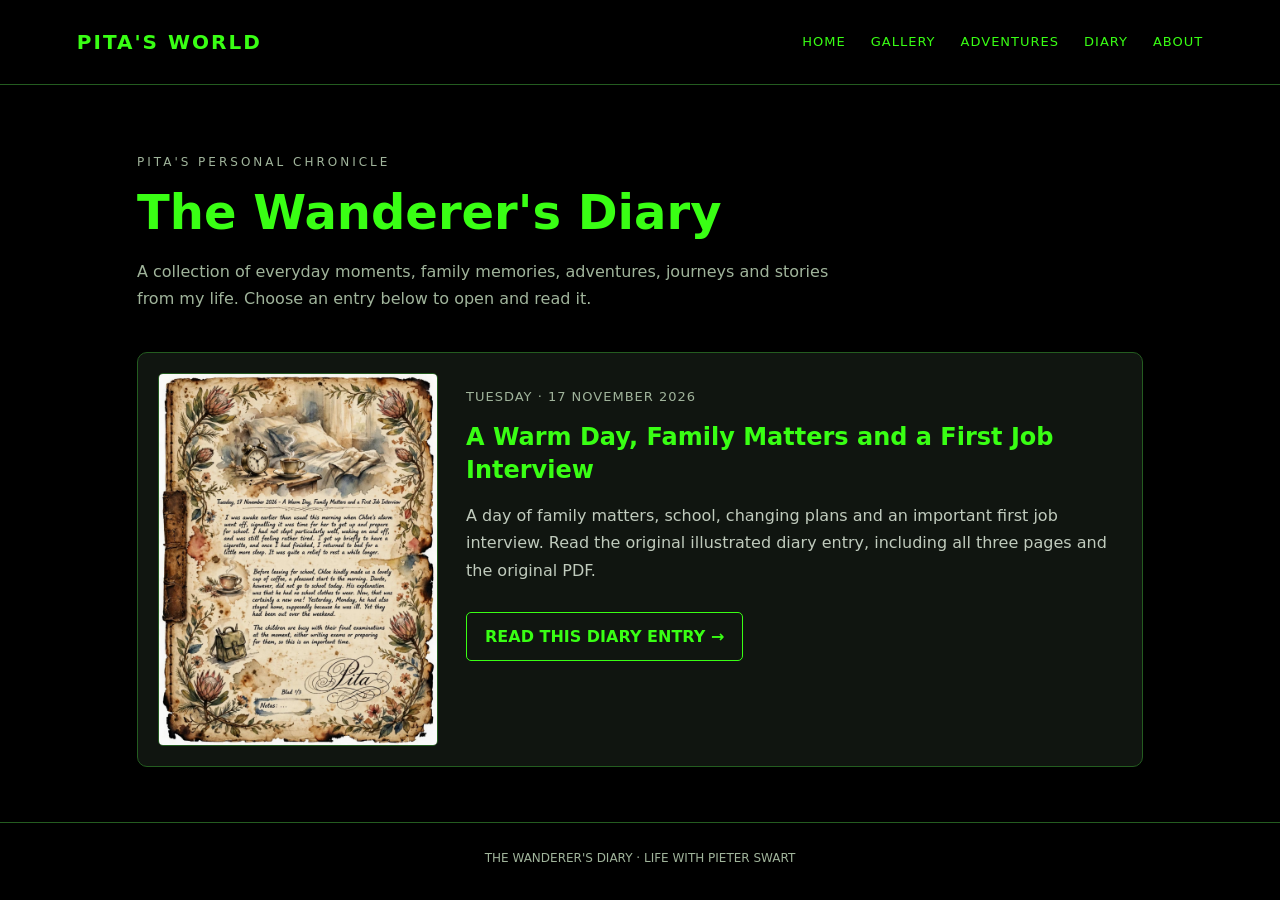
==== diary/index.html @ 0fb0ee4e "Create diary archive and entry listing" ====
<!DOCTYPE html>
<html lang="en">
<head>
<meta charset="UTF-8">
<meta name="viewport" content="width=device-width, initial-scale=1.0">
<title>The Wanderer's Diary | Life With Pieter Swart</title>

<style>
:root {
    --black: #000000;
    --green: #39ff14;
    --muted: #a0b49b;
    --panel: #101510;
    --border: #245c20;
}

* {
    box-sizing: border-box;
}

body {
    margin: 0;
    background: var(--black);
    color: var(--green);
    font-family: "DejaVu Sans", Arial, sans-serif;
    line-height: 1.7;
}

header {
    padding: 25px 6%;
    border-bottom: 1px solid var(--border);
    display: flex;
    justify-content: space-between;
    align-items: center;
    flex-wrap: wrap;
    gap: 15px;
}

header a {
    color: var(--green);
    text-decoration: none;
}

.brand {
    font-size: 20px;
    font-weight: bold;
    letter-spacing: 2px;
}

nav {
    display: flex;
    gap: 25px;
    flex-wrap: wrap;
}

nav a {
    font-size: 13px;
    letter-spacing: 1px;
}

nav a:hover, .entry-link:hover {
    color: white;
}

main {
    max-width: 1050px;
    margin: auto;
    padding: 55px 22px;
}

.eyebrow {
    color: var(--muted);
    letter-spacing: 3px;
    font-size: 12px;
    text-transform: uppercase;
}

h1 {
    font-size: clamp(30px, 5vw, 48px);
    line-height: 1.2;
    margin: 10px 0;
}

.intro {
    color: var(--muted);
    max-width: 700px;
    margin-bottom: 40px;
}

.entry {
    display: grid;
    grid-template-columns: minmax(180px, 280px) 1fr;
    gap: 28px;
    background: var(--panel);
    border: 1px solid var(--border);
    border-radius: 10px;
    padding: 20px;
    margin-top: 25px;
}

.entry img {
    width: 100%;
    height: auto;
    display: block;
    border: 1px solid var(--border);
    border-radius: 5px;
}

.date {
    color: var(--muted);
    font-size: 13px;
    letter-spacing: 1px;
}

h2 {
    color: var(--green);
    margin: 8px 0;
    line-height: 1.35;
}

.description {
    color: #c0cbbd;
}

.entry-link {
    display: inline-block;
    margin-top: 12px;
    padding: 10px 18px;
    border: 1px solid var(--green);
    border-radius: 5px;
    color: var(--green);
    text-decoration: none;
    font-weight: bold;
}

footer {
    border-top: 1px solid var(--border);
    text-align: center;
    padding: 25px;
    color: var(--muted);
    font-size: 12px;
}

@media(max-width: 650px) {
    .entry {
        grid-template-columns: 1fr;
    }

    .entry img {
        max-width: 350px;
    }
}
</style>
</head>

<body>

<header>
    <a class="brand" href="../index.html">PITA'S WORLD</a>
    <nav>
        <a href="../index.html">HOME</a>
        <a href="../index.html#gallery">GALLERY</a>
        <a href="../index.html#adventures">ADVENTURES</a>
        <a href="./">DIARY</a>
        <a href="../index.html#about">ABOUT</a>
    </nav>
</header>

<main>
    <p class="eyebrow">Pita's Personal Chronicle</p>
    <h1>The Wanderer's Diary</h1>

    <p class="intro">
        A collection of everyday moments, family memories, adventures,
        journeys and stories from my life. Choose an entry below to
        open and read it.
    </p>

    <section class="entry">
        <div>
            <a href="entry-001/">
                <img src="entry-001/page-1.png"
                     alt="First page of the illustrated diary dated 17 November 2026">
            </a>
        </div>

        <div>
            <p class="date">TUESDAY · 17 NOVEMBER 2026</p>

            <h2>A Warm Day, Family Matters and a First Job Interview</h2>

            <p class="description">
                A day of family matters, school, changing plans and
                an important first job interview. Read the original
                illustrated diary entry, including all three pages
                and the original PDF.
            </p>

            <a class="entry-link" href="entry-001/">
                READ THIS DIARY ENTRY →
            </a>
        </div>
    </section>

</main>

<footer>
    THE WANDERER'S DIARY · LIFE WITH PIETER SWART
</footer>

</body>
</html>
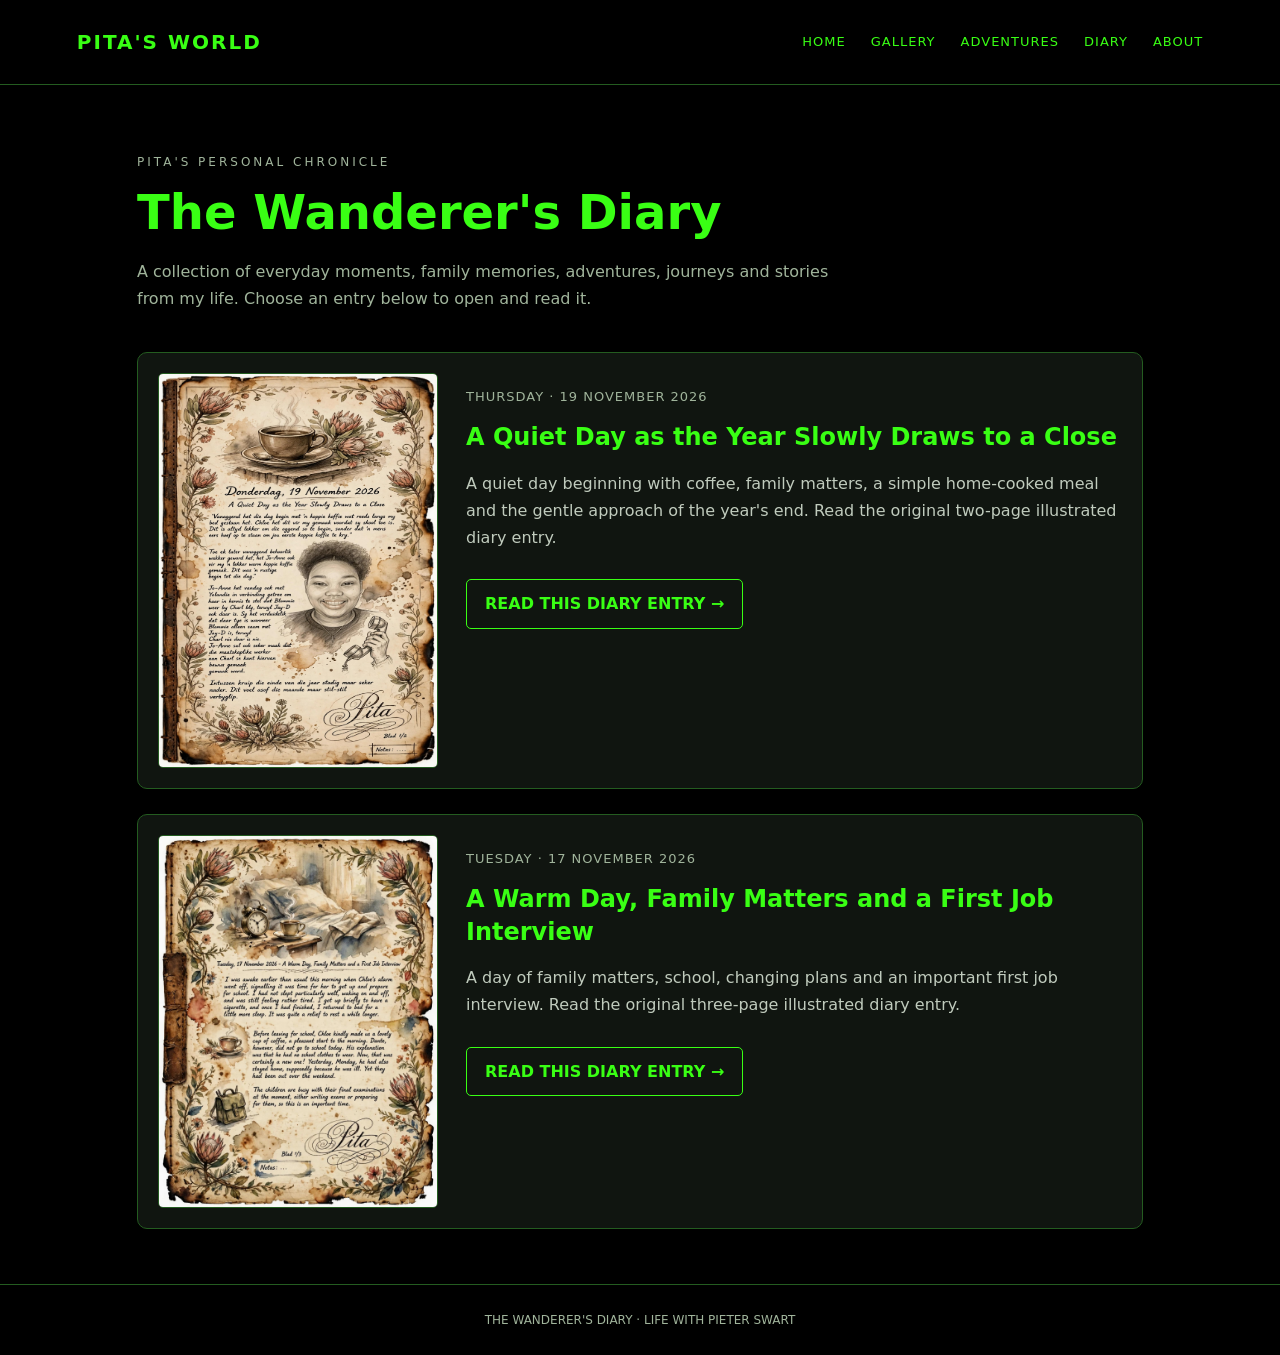
==== commit b14cb384: "Add 19 November 2026 diary entry" ====
--- a/diary/index.html
+++ b/diary/index.html
@@ -1,212 +1,10 @@
 <!DOCTYPE html>
-<html lang="en">
-<head>
-<meta charset="UTF-8">
-<meta name="viewport" content="width=device-width, initial-scale=1.0">
-<title>The Wanderer's Diary | Life With Pieter Swart</title>
-
+<html lang="en"><head><meta charset="UTF-8"><meta name="viewport" content="width=device-width, initial-scale=1.0"><title>The Wanderer's Diary | Life With Pieter Swart</title>
 <style>
-:root {
-    --black: #000000;
-    --green: #39ff14;
-    --muted: #a0b49b;
-    --panel: #101510;
-    --border: #245c20;
-}
-
-* {
-    box-sizing: border-box;
-}
-
-body {
-    margin: 0;
-    background: var(--black);
-    color: var(--green);
-    font-family: "DejaVu Sans", Arial, sans-serif;
-    line-height: 1.7;
-}
-
-header {
-    padding: 25px 6%;
-    border-bottom: 1px solid var(--border);
-    display: flex;
-    justify-content: space-between;
-    align-items: center;
-    flex-wrap: wrap;
-    gap: 15px;
-}
-
-header a {
-    color: var(--green);
-    text-decoration: none;
-}
-
-.brand {
-    font-size: 20px;
-    font-weight: bold;
-    letter-spacing: 2px;
-}
-
-nav {
-    display: flex;
-    gap: 25px;
-    flex-wrap: wrap;
-}
-
-nav a {
-    font-size: 13px;
-    letter-spacing: 1px;
-}
-
-nav a:hover, .entry-link:hover {
-    color: white;
-}
-
-main {
-    max-width: 1050px;
-    margin: auto;
-    padding: 55px 22px;
-}
-
-.eyebrow {
-    color: var(--muted);
-    letter-spacing: 3px;
-    font-size: 12px;
-    text-transform: uppercase;
-}
-
-h1 {
-    font-size: clamp(30px, 5vw, 48px);
-    line-height: 1.2;
-    margin: 10px 0;
-}
-
-.intro {
-    color: var(--muted);
-    max-width: 700px;
-    margin-bottom: 40px;
-}
-
-.entry {
-    display: grid;
-    grid-template-columns: minmax(180px, 280px) 1fr;
-    gap: 28px;
-    background: var(--panel);
-    border: 1px solid var(--border);
-    border-radius: 10px;
-    padding: 20px;
-    margin-top: 25px;
-}
-
-.entry img {
-    width: 100%;
-    height: auto;
-    display: block;
-    border: 1px solid var(--border);
-    border-radius: 5px;
-}
-
-.date {
-    color: var(--muted);
-    font-size: 13px;
-    letter-spacing: 1px;
-}
-
-h2 {
-    color: var(--green);
-    margin: 8px 0;
-    line-height: 1.35;
-}
-
-.description {
-    color: #c0cbbd;
-}
-
-.entry-link {
-    display: inline-block;
-    margin-top: 12px;
-    padding: 10px 18px;
-    border: 1px solid var(--green);
-    border-radius: 5px;
-    color: var(--green);
-    text-decoration: none;
-    font-weight: bold;
-}
-
-footer {
-    border-top: 1px solid var(--border);
-    text-align: center;
-    padding: 25px;
-    color: var(--muted);
-    font-size: 12px;
-}
-
-@media(max-width: 650px) {
-    .entry {
-        grid-template-columns: 1fr;
-    }
-
-    .entry img {
-        max-width: 350px;
-    }
-}
-</style>
-</head>
-
-<body>
-
-<header>
-    <a class="brand" href="../index.html">PITA'S WORLD</a>
-    <nav>
-        <a href="../index.html">HOME</a>
-        <a href="../index.html#gallery">GALLERY</a>
-        <a href="../index.html#adventures">ADVENTURES</a>
-        <a href="./">DIARY</a>
-        <a href="../index.html#about">ABOUT</a>
-    </nav>
-</header>
-
-<main>
-    <p class="eyebrow">Pita's Personal Chronicle</p>
-    <h1>The Wanderer's Diary</h1>
-
-    <p class="intro">
-        A collection of everyday moments, family memories, adventures,
-        journeys and stories from my life. Choose an entry below to
-        open and read it.
-    </p>
-
-    <section class="entry">
-        <div>
-            <a href="entry-001/">
-                <img src="entry-001/page-1.png"
-                     alt="First page of the illustrated diary dated 17 November 2026">
-            </a>
-        </div>
-
-        <div>
-            <p class="date">TUESDAY · 17 NOVEMBER 2026</p>
-
-            <h2>A Warm Day, Family Matters and a First Job Interview</h2>
-
-            <p class="description">
-                A day of family matters, school, changing plans and
-                an important first job interview. Read the original
-                illustrated diary entry, including all three pages
-                and the original PDF.
-            </p>
-
-            <a class="entry-link" href="entry-001/">
-                READ THIS DIARY ENTRY →
-            </a>
-        </div>
-    </section>
-
-</main>
-
-<footer>
-    THE WANDERER'S DIARY · LIFE WITH PIETER SWART
-</footer>
-
-</body>
-</html>
+:root{--black:#000;--green:#39ff14;--muted:#a0b49b;--panel:#101510;--border:#245c20}*{box-sizing:border-box}body{margin:0;background:var(--black);color:var(--green);font-family:"DejaVu Sans",Arial,sans-serif;line-height:1.7}header{padding:25px 6%;border-bottom:1px solid var(--border);display:flex;justify-content:space-between;align-items:center;flex-wrap:wrap;gap:15px}header a{color:var(--green);text-decoration:none}.brand{font-size:20px;font-weight:bold;letter-spacing:2px}nav{display:flex;gap:25px;flex-wrap:wrap}nav a{font-size:13px;letter-spacing:1px}nav a:hover,.entry-link:hover{color:white}main{max-width:1050px;margin:auto;padding:55px 22px}.eyebrow{color:var(--muted);letter-spacing:3px;font-size:12px;text-transform:uppercase}h1{font-size:clamp(30px,5vw,48px);line-height:1.2;margin:10px 0}.intro{color:var(--muted);max-width:700px;margin-bottom:40px}.entry{display:grid;grid-template-columns:minmax(180px,280px) 1fr;gap:28px;background:var(--panel);border:1px solid var(--border);border-radius:10px;padding:20px;margin-top:25px}.entry img{width:100%;height:auto;display:block;border:1px solid var(--border);border-radius:5px}.date{color:var(--muted);font-size:13px;letter-spacing:1px}h2{color:var(--green);margin:8px 0;line-height:1.35}.description{color:#c0cbbd}.entry-link{display:inline-block;margin-top:12px;padding:10px 18px;border:1px solid var(--green);border-radius:5px;color:var(--green);text-decoration:none;font-weight:bold}footer{border-top:1px solid var(--border);text-align:center;padding:25px;color:var(--muted);font-size:12px}@media(max-width:650px){.entry{grid-template-columns:1fr}.entry img{max-width:350px}}
+</style></head><body>
+<header><a class="brand" href="../index.html">PITA'S WORLD</a><nav><a href="../index.html">HOME</a><a href="../index.html#gallery">GALLERY</a><a href="../index.html#adventures">ADVENTURES</a><a href="./">DIARY</a><a href="../index.html#about">ABOUT</a></nav></header>
+<main><p class="eyebrow">Pita's Personal Chronicle</p><h1>The Wanderer's Diary</h1><p class="intro">A collection of everyday moments, family memories, adventures, journeys and stories from my life. Choose an entry below to open and read it.</p>
+<section class="entry"><div><a href="entry-002/"><img src="entry-002/page-1.png" alt="First page of the illustrated diary dated 19 November 2026"></a></div><div><p class="date">THURSDAY · 19 NOVEMBER 2026</p><h2>A Quiet Day as the Year Slowly Draws to a Close</h2><p class="description">A quiet day beginning with coffee, family matters, a simple home-cooked meal and the gentle approach of the year's end. Read the original two-page illustrated diary entry.</p><a class="entry-link" href="entry-002/">READ THIS DIARY ENTRY →</a></div></section>
+<section class="entry"><div><a href="entry-001/"><img src="entry-001/page-1.png" alt="First page of the illustrated diary dated 17 November 2026"></a></div><div><p class="date">TUESDAY · 17 NOVEMBER 2026</p><h2>A Warm Day, Family Matters and a First Job Interview</h2><p class="description">A day of family matters, school, changing plans and an important first job interview. Read the original three-page illustrated diary entry.</p><a class="entry-link" href="entry-001/">READ THIS DIARY ENTRY →</a></div></section>
+</main><footer>THE WANDERER'S DIARY · LIFE WITH PIETER SWART</footer></body></html>
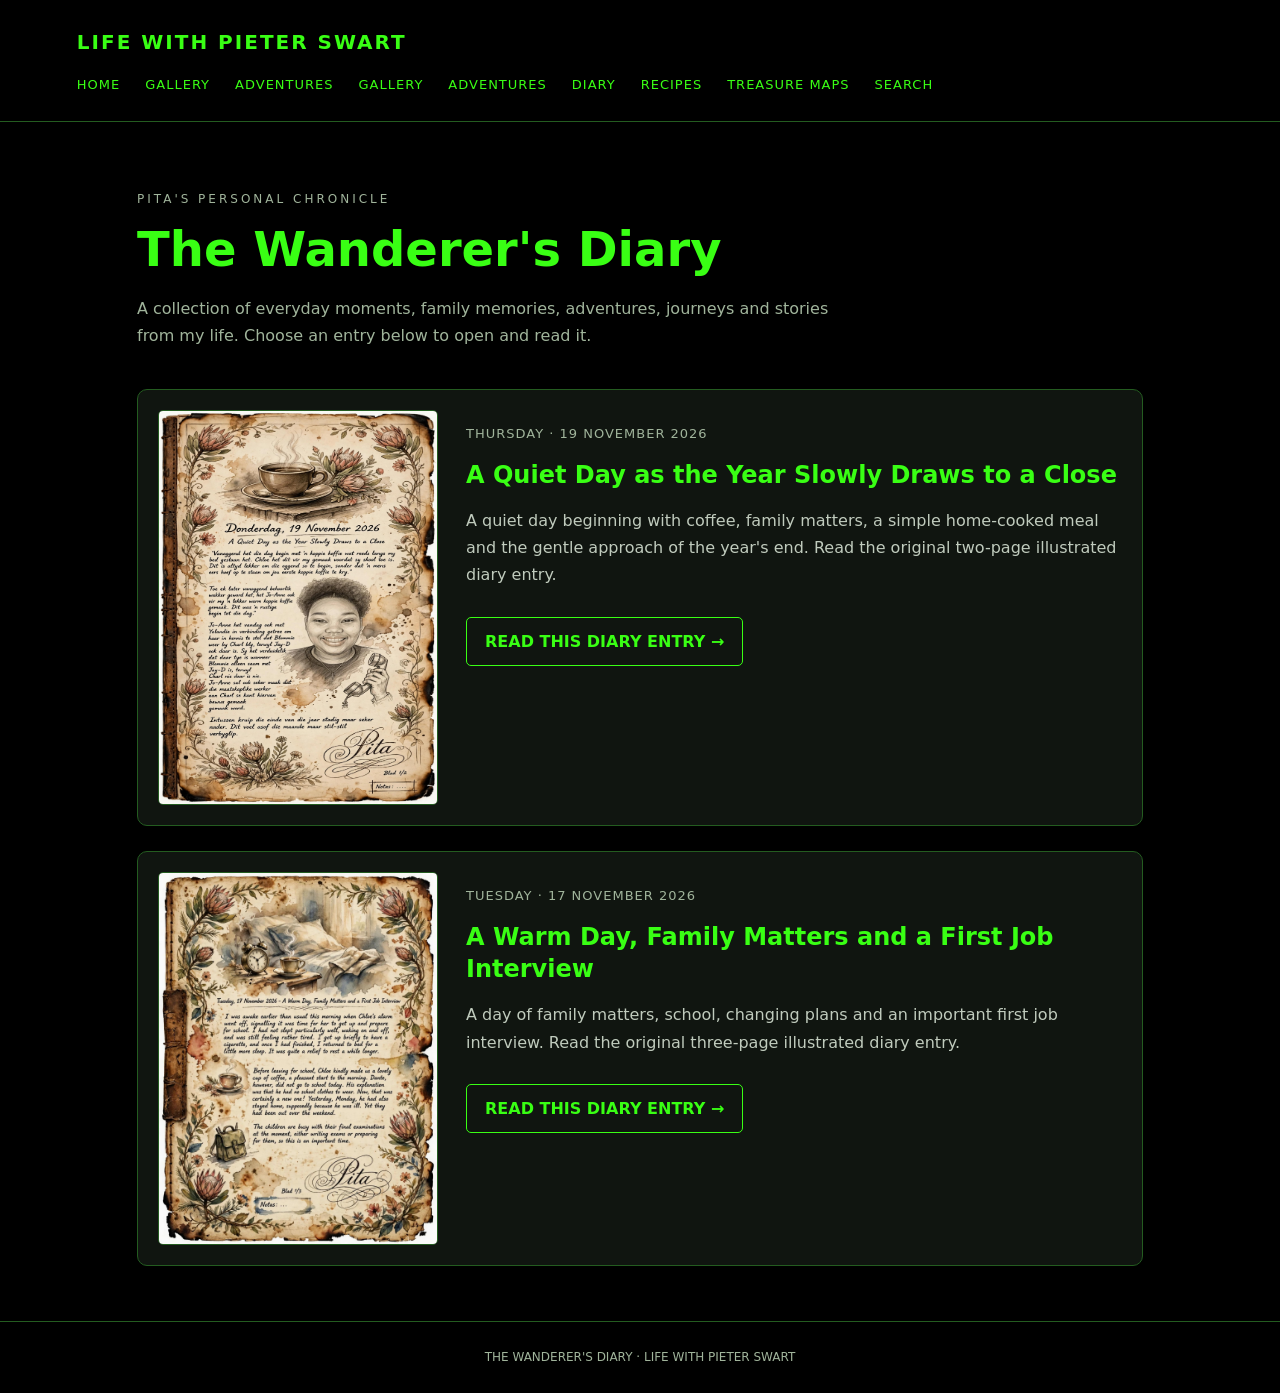
==== commit e2aeea2e: "Upgrade Life With Pieter Swart website" ====
--- a/diary/index.html
+++ b/diary/index.html
@@ -3,7 +3,7 @@
 <style>
 :root{--black:#000;--green:#39ff14;--muted:#a0b49b;--panel:#101510;--border:#245c20}*{box-sizing:border-box}body{margin:0;background:var(--black);color:var(--green);font-family:"DejaVu Sans",Arial,sans-serif;line-height:1.7}header{padding:25px 6%;border-bottom:1px solid var(--border);display:flex;justify-content:space-between;align-items:center;flex-wrap:wrap;gap:15px}header a{color:var(--green);text-decoration:none}.brand{font-size:20px;font-weight:bold;letter-spacing:2px}nav{display:flex;gap:25px;flex-wrap:wrap}nav a{font-size:13px;letter-spacing:1px}nav a:hover,.entry-link:hover{color:white}main{max-width:1050px;margin:auto;padding:55px 22px}.eyebrow{color:var(--muted);letter-spacing:3px;font-size:12px;text-transform:uppercase}h1{font-size:clamp(30px,5vw,48px);line-height:1.2;margin:10px 0}.intro{color:var(--muted);max-width:700px;margin-bottom:40px}.entry{display:grid;grid-template-columns:minmax(180px,280px) 1fr;gap:28px;background:var(--panel);border:1px solid var(--border);border-radius:10px;padding:20px;margin-top:25px}.entry img{width:100%;height:auto;display:block;border:1px solid var(--border);border-radius:5px}.date{color:var(--muted);font-size:13px;letter-spacing:1px}h2{color:var(--green);margin:8px 0;line-height:1.35}.description{color:#c0cbbd}.entry-link{display:inline-block;margin-top:12px;padding:10px 18px;border:1px solid var(--green);border-radius:5px;color:var(--green);text-decoration:none;font-weight:bold}footer{border-top:1px solid var(--border);text-align:center;padding:25px;color:var(--muted);font-size:12px}@media(max-width:650px){.entry{grid-template-columns:1fr}.entry img{max-width:350px}}
 </style></head><body>
-<header><a class="brand" href="../index.html">PITA'S WORLD</a><nav><a href="../index.html">HOME</a><a href="../index.html#gallery">GALLERY</a><a href="../index.html#adventures">ADVENTURES</a><a href="./">DIARY</a><a href="../index.html#about">ABOUT</a></nav></header>
+<header><a class="brand" href="../index.html">LIFE WITH PIETER SWART</a><nav><a href="../index.html">HOME</a><a href="../gallery/">GALLERY</a><a href="../adventures/">ADVENTURES</a><a href="../index.html#gallery">GALLERY</a><a href="../index.html#adventures">ADVENTURES</a><a href="./">DIARY</a><a href="../recipes/">RECIPES</a><a href="../treasure-maps/">TREASURE MAPS</a><a href="../search/">SEARCH</a></nav></header>
 <main><p class="eyebrow">Pita's Personal Chronicle</p><h1>The Wanderer's Diary</h1><p class="intro">A collection of everyday moments, family memories, adventures, journeys and stories from my life. Choose an entry below to open and read it.</p>
 <section class="entry"><div><a href="entry-002/"><img src="entry-002/page-1.png" alt="First page of the illustrated diary dated 19 November 2026"></a></div><div><p class="date">THURSDAY · 19 NOVEMBER 2026</p><h2>A Quiet Day as the Year Slowly Draws to a Close</h2><p class="description">A quiet day beginning with coffee, family matters, a simple home-cooked meal and the gentle approach of the year's end. Read the original two-page illustrated diary entry.</p><a class="entry-link" href="entry-002/">READ THIS DIARY ENTRY →</a></div></section>
 <section class="entry"><div><a href="entry-001/"><img src="entry-001/page-1.png" alt="First page of the illustrated diary dated 17 November 2026"></a></div><div><p class="date">TUESDAY · 17 NOVEMBER 2026</p><h2>A Warm Day, Family Matters and a First Job Interview</h2><p class="description">A day of family matters, school, changing plans and an important first job interview. Read the original three-page illustrated diary entry.</p><a class="entry-link" href="entry-001/">READ THIS DIARY ENTRY →</a></div></section>
